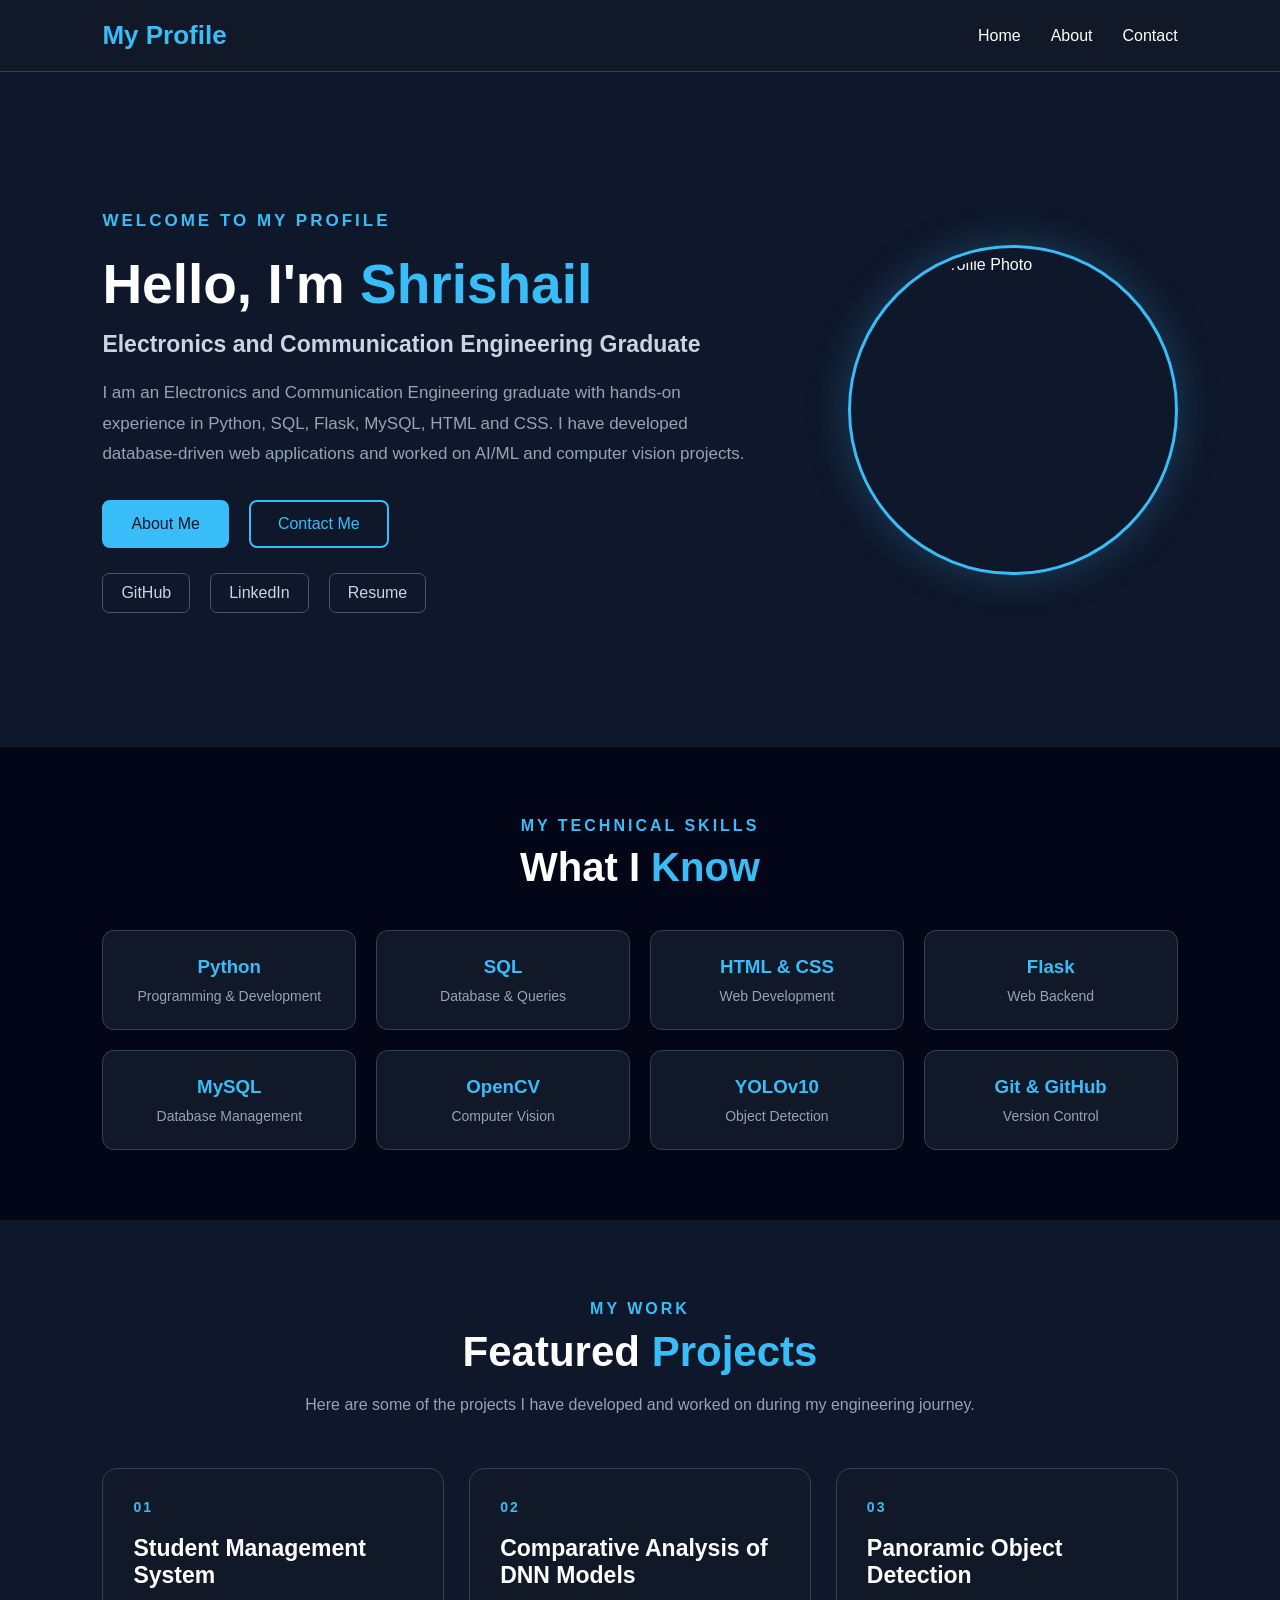
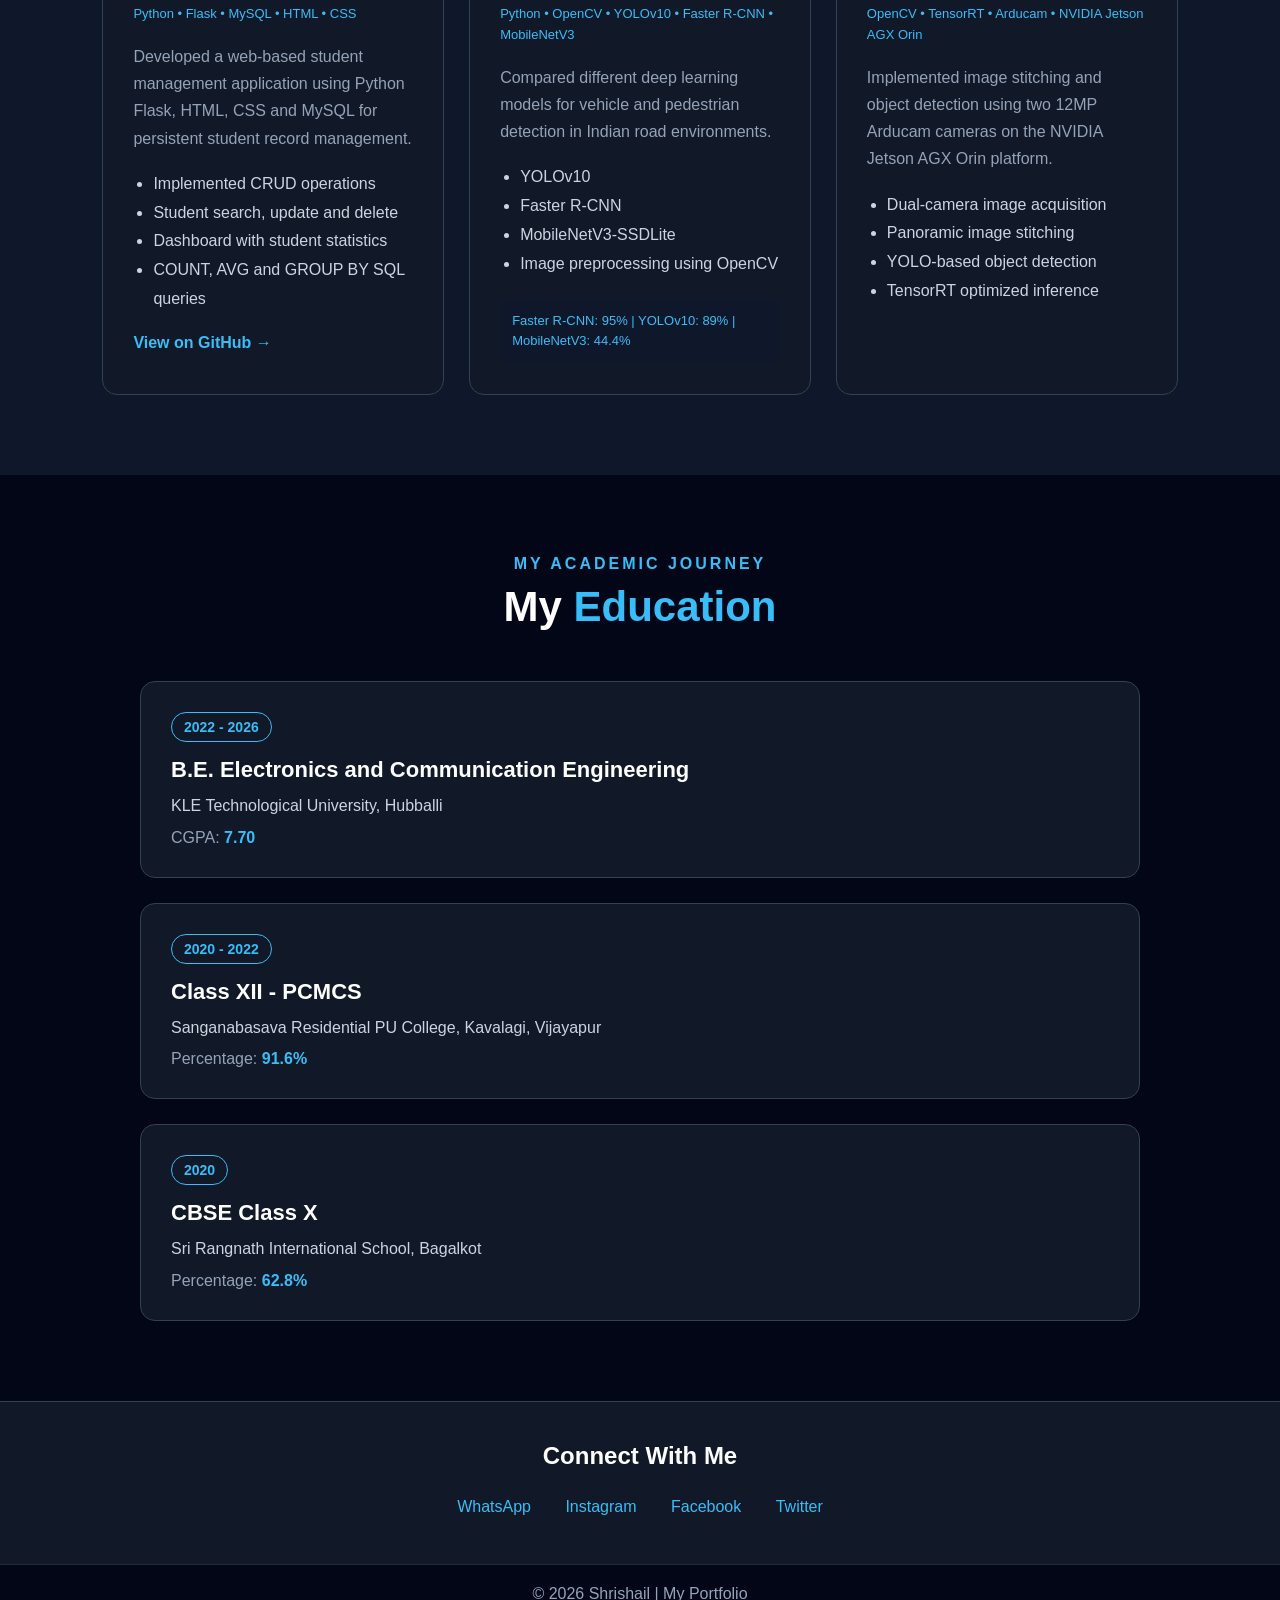
==== index.html @ 0ac0b823 "Add files via upload" ====
<!DOCTYPE html>
<html lang="en">

<head>

    <meta charset="UTF-8">

    <meta name="viewport"
          content="width=device-width, initial-scale=1.0">

    <title>Shrishail | Portfolio</title>

    <!-- CSS -->
    <link rel="stylesheet" href="style.css">

</head>


<body>


    <!-- ==============================
         NAVIGATION BAR
    =============================== -->

    <header>

        <nav>

            <h2>My Profile</h2>

            <div>

                <a href="index.html">Home</a>

                <a href="about.html">About</a>

                <a href="contact.html">Contact</a>

            </div>

        </nav>

    </header>



    <!-- ==============================
         HOME / HERO SECTION
    =============================== -->

    <main>

        <section class="home">


            <!-- Profile Information -->

            <div class="profile-info">

                <p>WELCOME TO MY PROFILE</p>

                <h1>
                    Hello, I'm <span>Shrishail</span>
                </h1>

                <h2>
                    Electronics and Communication Engineering Graduate
                </h2>

                <p>
                    I am an Electronics and Communication Engineering
                    graduate with hands-on experience in Python, SQL,
                    Flask, MySQL, HTML and CSS. I have developed
                    database-driven web applications and worked on
                    AI/ML and computer vision projects.
                </p>


                <!-- Main Buttons -->

                <div class="buttons">

                    <a href="about.html">
                        <button type="button">
                            About Me
                        </button>
                    </a>

                    <a href="contact.html">
                        <button type="button">
                            Contact Me
                        </button>
                    </a>

                </div>


                <!-- GitHub & LinkedIn -->

                <div class="professional-links">

                    <a href="https://github.com/shrishail-gits"
                       target="_blank">
                        GitHub
                    </a>

                    <a href="https://www.linkedin.com/in/shrishail-anagawadi-49ba0626a/"
                       target="_blank">
                        LinkedIn
                    </a>
                    <a href="https://shrishail-gits.github.io/resume/"
                       target="_blank">
                        Resume
                    </a>

                </div>

            </div>



            <!-- Profile Photo -->

            <div class="profile-photo">

                <img src="C:\Users\Shrishail\Downloads\profile.jpg"
                     alt="Shrishail Profile Photo">

            </div>


        </section>



        <!-- ==============================
             SKILLS SECTION
        =============================== -->

        <section class="skills">


            <div class="skills-heading">

                <p>MY TECHNICAL SKILLS</p>

                <h2>
                    What I <span>Know</span>
                </h2>

            </div>


            <div class="skills-container">


                <div class="skill-card">

                    <h3>Python</h3>

                    <p>
                        Programming & Development
                    </p>

                </div>


                <div class="skill-card">

                    <h3>SQL</h3>

                    <p>
                        Database & Queries
                    </p>

                </div>


                <div class="skill-card">

                    <h3>HTML & CSS</h3>

                    <p>
                        Web Development
                    </p>

                </div>


                <div class="skill-card">

                    <h3>Flask</h3>

                    <p>
                        Web Backend
                    </p>

                </div>


                <div class="skill-card">

                    <h3>MySQL</h3>

                    <p>
                        Database Management
                    </p>

                </div>


                <div class="skill-card">

                    <h3>OpenCV</h3>

                    <p>
                        Computer Vision
                    </p>

                </div>


                <div class="skill-card">

                    <h3>YOLOv10</h3>

                    <p>
                        Object Detection
                    </p>

                </div>


                <div class="skill-card">

                    <h3>Git & GitHub</h3>

                    <p>
                        Version Control
                    </p>

                </div>


            </div>

        </section>



        <!-- ==============================
             PROJECTS SECTION
        =============================== -->

        <section class="projects">


            <div class="projects-heading">

                <p>MY WORK</p>

                <h2>
                    Featured <span>Projects</span>
                </h2>

                <p>
                    Here are some of the projects I have developed
                    and worked on during my engineering journey.
                </p>

            </div>


            <div class="projects-container">


                <!-- PROJECT 1 -->

                <div class="project-card">

                    <div class="project-number">
                        01
                    </div>

                    <h3>
                        Student Management System
                    </h3>

                    <p class="project-tech">
                        Python • Flask • MySQL • HTML • CSS
                    </p>

                    <p>
                        Developed a web-based student management
                        application using Python Flask, HTML, CSS
                        and MySQL for persistent student record
                        management.
                    </p>

                    <ul>

                        <li>
                            Implemented CRUD operations
                        </li>

                        <li>
                            Student search, update and delete
                        </li>

                        <li>
                            Dashboard with student statistics
                        </li>

                        <li>
                            COUNT, AVG and GROUP BY SQL queries
                        </li>

                    </ul>

                    <a href="https://github.com/shrishail-gits/student-management-system"
                       target="_blank"
                       class="project-link">

                        View on GitHub →

                    </a>

                </div>



                <!-- PROJECT 2 -->

                <div class="project-card">

                    <div class="project-number">
                        02
                    </div>

                    <h3>
                        Comparative Analysis of
                        DNN Models
                    </h3>

                    <p class="project-tech">
                        Python • OpenCV • YOLOv10 •
                        Faster R-CNN • MobileNetV3
                    </p>

                    <p>
                        Compared different deep learning models
                        for vehicle and pedestrian detection in
                        Indian road environments.
                    </p>

                    <ul>

                        <li>
                            YOLOv10
                        </li>

                        <li>
                            Faster R-CNN
                        </li>

                        <li>
                            MobileNetV3-SSDLite
                        </li>

                        <li>
                            Image preprocessing using OpenCV
                        </li>

                    </ul>

                    <div class="accuracy">

                        Faster R-CNN: 95% |
                        YOLOv10: 89% |
                        MobileNetV3: 44.4%

                    </div>

                </div>



                <!-- PROJECT 3 -->

                <div class="project-card">

                    <div class="project-number">
                        03
                    </div>

                    <h3>
                        Panoramic Object Detection
                    </h3>

                    <p class="project-tech">
                        OpenCV • TensorRT • Arducam •
                        NVIDIA Jetson AGX Orin
                    </p>

                    <p>
                        Implemented image stitching and object
                        detection using two 12MP Arducam cameras
                        on the NVIDIA Jetson AGX Orin platform.
                    </p>

                    <ul>

                        <li>
                            Dual-camera image acquisition
                        </li>

                        <li>
                            Panoramic image stitching
                        </li>

                        <li>
                            YOLO-based object detection
                        </li>

                        <li>
                            TensorRT optimized inference
                        </li>

                    </ul>

                </div>


            </div>

        </section>



        <!-- ==============================
             EDUCATION SECTION
        =============================== -->

        <section class="education">


            <div class="education-heading">

                <p>MY ACADEMIC JOURNEY</p>

                <h2>
                    My <span>Education</span>
                </h2>

            </div>


            <div class="education-container">


                <!-- BE -->

                <div class="education-card">

                    <div class="education-year">
                        2022 - 2026
                    </div>

                    <h3>
                        B.E. Electronics and
                        Communication Engineering
                    </h3>

                    <h4>
                        KLE Technological University,
                        Hubballi
                    </h4>

                    <p>
                        CGPA:
                        <strong>7.70</strong>
                    </p>

                </div>



                <!-- PUC -->

                <div class="education-card">

                    <div class="education-year">
                        2020 - 2022
                    </div>

                    <h3>
                        Class XII - PCMCS
                    </h3>

                    <h4>
                        Sanganabasava Residential
                        PU College, Kavalagi,
                        Vijayapur
                    </h4>

                    <p>
                        Percentage:
                        <strong>91.6%</strong>
                    </p>

                </div>



                <!-- SSLC -->

                <div class="education-card">

                    <div class="education-year">
                        2020
                    </div>

                    <h3>
                        CBSE Class X
                    </h3>

                    <h4>
                        Sri Rangnath International
                        School, Bagalkot
                    </h4>

                    <p>
                        Percentage:
                        <strong>62.8%</strong>
                    </p>

                </div>


            </div>

        </section>



        <!-- ==============================
             SOCIAL MEDIA
        =============================== -->

        <section class="social">

            <h2>
                Connect With Me
            </h2>


            <a href="https://www.whatsapp.com/"
               target="_blank">
                WhatsApp
            </a>


            <a href="https://www.instagram.com/"
               target="_blank">
                Instagram
            </a>


            <a href="https://www.facebook.com/"
               target="_blank">
                Facebook
            </a>


            <a href="https://twitter.com/"
               target="_blank">
                Twitter
            </a>

        </section>


    </main>



    <!-- ==============================
         FOOTER
    =============================== -->

    <footer>

        <p>
            © 2026 Shrishail | My Portfolio
        </p>

    </footer>


</body>

</html>
---- style.css ----
/* ==============================
   RESET
============================== */

* {
    margin: 0;
    padding: 0;
    box-sizing: border-box;
}

html {
    scroll-behavior: smooth;
}

body {
    font-family: Arial, Helvetica, sans-serif;
    background: #0f172a;
    color: white;
    min-height: 100vh;
}


/* ==============================
   NAVIGATION
============================== */

header {
    background: #111827;
    padding: 20px 8%;
    border-bottom: 1px solid #334155;
}

nav {
    display: flex;
    justify-content: space-between;
    align-items: center;
}

nav h2 {
    font-size: 26px;
    color: #38bdf8;
}

nav div {
    display: flex;
    gap: 30px;
}

nav a {
    color: white;
    text-decoration: none;
    font-size: 16px;
    transition: 0.3s;
}

nav a:hover {
    color: #38bdf8;
}


/* ==============================
   HOME PAGE
============================== */

.home {
    min-height: 75vh;
    padding: 70px 8%;

    display: flex;
    justify-content: space-between;
    align-items: center;

    gap: 60px;
}

.profile-info {
    max-width: 650px;
}

.profile-info > p:first-child {
    color: #38bdf8;
    font-weight: bold;
    letter-spacing: 3px;
    margin-bottom: 15px;
}

.profile-info h1 {
    font-size: 55px;
    margin-bottom: 15px;
}

.profile-info h1 span {
    color: #38bdf8;
}

.profile-info h2 {
    color: #cbd5e1;
    font-size: 23px;
    margin-bottom: 20px;
}

.profile-info > p {
    color: #94a3b8;
    line-height: 1.8;
    font-size: 17px;
}


/* ==============================
   PROFILE PHOTO
============================== */

.profile-photo {
    width: 330px;
    height: 330px;

    padding: 8px;

    border: 3px solid #38bdf8;
    border-radius: 50%;

    display: flex;
    justify-content: center;
    align-items: center;

    box-shadow: 0 0 40px rgba(56, 189, 248, 0.25);
}

.profile-photo img {
    width: 100%;
    height: 100%;

    object-fit: cover;

    border-radius: 50%;
}


/* ==============================
   BUTTONS
============================== */

.buttons {
    margin-top: 30px;

    display: flex;
    gap: 20px;
}

.buttons a,
.about-buttons a,
.contact-buttons a {
    text-decoration: none;
}

.buttons button,
.about-buttons button,
.contact-buttons button {
    padding: 13px 27px;

    border-radius: 8px;
    border: 2px solid #38bdf8;

    cursor: pointer;

    font-size: 16px;

    transition: 0.3s;
}

.buttons a:first-child button,
.about-buttons a:first-child button {
    background: #38bdf8;
    color: #0f172a;
}

.buttons a:last-child button,
.about-buttons a:last-child button {
    background: transparent;
    color: #38bdf8;
}

.buttons button:hover,
.about-buttons button:hover,
.contact-buttons button:hover {
    transform: translateY(-3px);
    box-shadow: 0 8px 25px rgba(56, 189, 248, 0.25);
}


/* ==============================
   SOCIAL MEDIA
============================== */

.social {
    text-align: center;

    padding: 40px 20px;

    background: #111827;

    border-top: 1px solid #334155;
}

.social h2 {
    margin-bottom: 20px;
}

.social a {
    display: inline-block;

    margin: 8px 15px;

    color: #38bdf8;

    text-decoration: none;

    transition: 0.3s;
}

.social a:hover {
    color: white;
    transform: translateY(-3px);
}


/* ==============================
   ABOUT PAGE
============================== */

.about {
    max-width: 1100px;

    margin: auto;

    padding: 70px 30px;
}

.about-heading {
    text-align: center;

    margin-bottom: 45px;
}

.about-heading p:first-child,
.contact-heading p:first-child {
    color: #38bdf8;

    font-weight: bold;

    letter-spacing: 3px;

    margin-bottom: 10px;
}

.about-heading h1,
.contact-heading h1 {
    font-size: 48px;

    margin-bottom: 15px;
}

.about-heading h1 span,
.contact-heading h1 span {
    color: #38bdf8;
}

.about-heading > p:last-child,
.contact-heading > p:last-child {
    color: #94a3b8;

    line-height: 1.7;
}


/* ABOUT CARDS */

.about-card {
    background: #111827;

    padding: 30px;

    margin-bottom: 25px;

    border-radius: 15px;

    border: 1px solid #334155;

    transition: 0.3s;
}

.about-card:hover {
    transform: translateY(-5px);

    border-color: #38bdf8;

    box-shadow: 0 10px 30px rgba(56, 189, 248, 0.12);
}

.about-card h2 {
    color: #38bdf8;

    margin-bottom: 20px;
}

.about-card ol,
.about-card ul {
    padding-left: 25px;

    color: #cbd5e1;

    line-height: 2;
}

.about-card li {
    margin-bottom: 5px;
}

.about-buttons {
    text-align: center;

    margin-top: 40px;

    display: flex;

    justify-content: center;

    gap: 20px;
}


/* ==============================
   CONTACT PAGE
============================== */

.contact {
    max-width: 750px;

    margin: auto;

    padding: 70px 30px;
}

.contact-heading {
    text-align: center;

    margin-bottom: 40px;
}

.contact-heading h1 {
    font-size: 48px;

    margin-bottom: 15px;
}


/* FORM */

form {
    background: #111827;

    padding: 35px;

    border-radius: 15px;

    border: 1px solid #334155;

    box-shadow: 0 10px 30px rgba(0, 0, 0, 0.2);
}

form > label {
    display: block;

    margin-bottom: 8px;

    color: #cbd5e1;

    font-weight: bold;
}

form input[type="text"],
form input[type="tel"],
form input[type="email"],
form input[type="number"],
form input[type="date"] {
    width: 100%;

    padding: 13px;

    margin-bottom: 20px;

    background: #0f172a;

    color: white;

    border: 1px solid #475569;

    border-radius: 7px;

    outline: none;

    font-size: 15px;
}

form input:focus {
    border-color: #38bdf8;

    box-shadow: 0 0 8px rgba(56, 189, 248, 0.2);
}


/* GENDER */

.gender {
    display: flex;

    gap: 25px;

    margin-bottom: 20px;
}

.gender label {
    color: #cbd5e1;

    font-weight: normal;
}

.gender input {
    margin-right: 6px;
}


/* SUBMIT */

form button {
    width: 100%;

    padding: 14px;

    margin-top: 10px;

    background: #38bdf8;

    color: #0f172a;

    border: none;

    border-radius: 8px;

    font-size: 17px;

    font-weight: bold;

    cursor: pointer;

    transition: 0.3s;
}

form button:hover {
    transform: translateY(-2px);

    box-shadow: 0 8px 20px rgba(56, 189, 248, 0.25);
}


/* CONTACT BUTTONS */

.contact-buttons {
    text-align: center;

    margin-top: 30px;

    display: flex;

    justify-content: center;

    gap: 20px;
}

.contact-buttons button {
    background: transparent;

    color: #38bdf8;
}


/* ==============================
   FOOTER
============================== */

footer {
    text-align: center;

    padding: 20px;

    color: #94a3b8;

    background: #020617;

    border-top: 1px solid #1e293b;
}


/* ==============================
   RESPONSIVE DESIGN
============================== */

@media (max-width: 768px) {

    nav {
        flex-direction: column;

        gap: 15px;
    }

    nav div {
        gap: 15px;
    }

    .home {
        flex-direction: column-reverse;

        text-align: center;

        padding: 50px 5%;
    }

    .profile-info h1 {
        font-size: 40px;
    }

    .profile-info h2 {
        font-size: 20px;
    }

    .buttons {
        justify-content: center;
    }

    .profile-photo {
        width: 250px;
        height: 250px;
    }

    .about-heading h1,
    .contact-heading h1 {
        font-size: 38px;
    }

    .gender {
        flex-direction: column;

        gap: 10px;
    }

}
/* ==============================
   SKILLS SECTION
============================== */

.skills {
    padding: 70px 8%;
    background: #020617;
}

.skills-heading {
    text-align: center;
    margin-bottom: 40px;
}

.skills-heading p {
    color: #38bdf8;
    font-weight: bold;
    letter-spacing: 3px;
    margin-bottom: 10px;
}

.skills-heading h2 {
    font-size: 40px;
}

.skills-heading h2 span {
    color: #38bdf8;
}

.skills-container {
    max-width: 1100px;
    margin: auto;

    display: grid;
    grid-template-columns: repeat(4, 1fr);
    gap: 20px;
}

.skill-card {
    background: #111827;
    border: 1px solid #334155;
    border-radius: 12px;
    padding: 25px;
    text-align: center;

    transition: 0.3s;
}

.skill-card:hover {
    transform: translateY(-7px);
    border-color: #38bdf8;
    box-shadow: 0 10px 25px rgba(56, 189, 248, 0.15);
}

.skill-card h3 {
    color: #38bdf8;
    margin-bottom: 10px;
}

.skill-card p {
    color: #94a3b8;
    font-size: 14px;
}


/* Skills - Mobile */

@media (max-width: 900px) {

    .skills-container {
        grid-template-columns: repeat(2, 1fr);
    }

}

@media (max-width: 500px) {

    .skills-container {
        grid-template-columns: 1fr;
    }

}
/* ==============================
   PROJECTS SECTION
============================== */

.projects {
    padding: 80px 8%;
    background: #0f172a;
}

.projects-heading {
    text-align: center;
    max-width: 700px;
    margin: 0 auto 50px;
}

.projects-heading p:first-child {
    color: #38bdf8;
    font-weight: bold;
    letter-spacing: 3px;
    margin-bottom: 10px;
}

.projects-heading h2 {
    font-size: 42px;
    margin-bottom: 15px;
}

.projects-heading h2 span {
    color: #38bdf8;
}

.projects-heading p:last-child {
    color: #94a3b8;
    line-height: 1.7;
}


/* Project Cards */

.projects-container {
    max-width: 1150px;
    margin: auto;

    display: grid;
    grid-template-columns: repeat(3, 1fr);

    gap: 25px;
}

.project-card {
    background: #111827;

    border: 1px solid #334155;

    border-radius: 15px;

    padding: 30px;

    transition: 0.3s;

    position: relative;

    overflow: hidden;
}

.project-card:hover {
    transform: translateY(-8px);

    border-color: #38bdf8;

    box-shadow: 0 15px 35px rgba(56, 189, 248, 0.15);
}


/* Project Number */

.project-number {
    color: #38bdf8;

    font-size: 14px;

    font-weight: bold;

    letter-spacing: 2px;

    margin-bottom: 20px;
}


/* Project Title */

.project-card h3 {
    font-size: 23px;

    margin-bottom: 15px;
}


/* Technologies */

.project-tech {
    color: #38bdf8;

    font-size: 13px;

    line-height: 1.6;

    margin-bottom: 18px;
}


/* Description */

.project-card > p:not(.project-tech) {
    color: #94a3b8;

    line-height: 1.7;

    margin-bottom: 18px;
}


/* Project List */

.project-card ul {
    padding-left: 20px;

    color: #cbd5e1;

    line-height: 1.8;

    margin-bottom: 20px;
}


/* GitHub Link */

.project-link {
    color: #38bdf8;

    text-decoration: none;

    font-weight: bold;

    transition: 0.3s;
}

.project-link:hover {
    color: white;
}


/* Accuracy */

.accuracy {
    margin-top: 20px;

    padding: 12px;

    background: #0f172a;

    border-radius: 8px;

    color: #38bdf8;

    font-size: 13px;

    line-height: 1.6;
}


/* ==============================
   PROJECT RESPONSIVE DESIGN
============================== */

@media (max-width: 1000px) {

    .projects-container {
        grid-template-columns: 1fr 1fr;
    }

}

@media (max-width: 650px) {

    .projects-container {
        grid-template-columns: 1fr;
    }

    .projects-heading h2 {
        font-size: 34px;
    }

}
/* ==============================
   EDUCATION SECTION
============================== */

.education {
    padding: 80px 8%;
    background: #020617;
}

.education-heading {
    text-align: center;
    margin-bottom: 50px;
}

.education-heading p {
    color: #38bdf8;
    font-weight: bold;
    letter-spacing: 3px;
    margin-bottom: 10px;
}

.education-heading h2 {
    font-size: 42px;
}

.education-heading h2 span {
    color: #38bdf8;
}


/* Education Cards */

.education-container {
    max-width: 1000px;
    margin: auto;

    display: grid;
    gap: 25px;
}

.education-card {
    background: #111827;

    padding: 30px;

    border-radius: 15px;

    border: 1px solid #334155;

    transition: 0.3s;
}

.education-card:hover {
    transform: translateX(8px);

    border-color: #38bdf8;

    box-shadow: 0 10px 30px rgba(56, 189, 248, 0.12);
}

.education-year {
    display: inline-block;

    color: #38bdf8;

    font-weight: bold;

    font-size: 14px;

    margin-bottom: 15px;

    padding: 6px 12px;

    border: 1px solid #38bdf8;

    border-radius: 20px;
}

.education-card h3 {
    font-size: 22px;

    margin-bottom: 10px;
}

.education-card h4 {
    color: #cbd5e1;

    font-size: 16px;

    font-weight: normal;

    line-height: 1.6;

    margin-bottom: 10px;
}

.education-card p {
    color: #94a3b8;
}

.education-card strong {
    color: #38bdf8;
}


/* Mobile */

@media (max-width: 650px) {

    .education-heading h2 {
        font-size: 34px;
    }

    .education-card h3 {
        font-size: 19px;
    }

}
/* ==============================
   PROFESSIONAL LINKS
============================== */

.professional-links {
    margin-top: 25px;

    display: flex;

    gap: 20px;
}

.professional-links a {
    color: #cbd5e1;

    text-decoration: none;

    padding: 10px 18px;

    border: 1px solid #475569;

    border-radius: 7px;

    transition: 0.3s;
}

.professional-links a:hover {
    color: #38bdf8;

    border-color: #38bdf8;

    transform: translateY(-3px);
}
/* About Card Paragraphs */

.about-card > p {
    color: #94a3b8;
    line-height: 1.8;
    font-size: 16px;
}

.about-card ol li,
.about-card ul li {
    margin-bottom: 10px;
}

.about-card strong {
    color: #cbd5e1;
}
/* ==============================
   CONTACT INFORMATION
============================== */

.contact-info {
    display: grid;

    grid-template-columns: repeat(3, 1fr);

    gap: 15px;

    margin-bottom: 30px;
}

.contact-info-card {
    background: #111827;

    border: 1px solid #334155;

    border-radius: 10px;

    padding: 20px;

    text-align: center;

    transition: 0.3s;
}

.contact-info-card:hover {
    border-color: #38bdf8;

    transform: translateY(-4px);
}

.contact-info-card h3 {
    color: #38bdf8;

    margin-bottom: 10px;
}

.contact-info-card p {
    color: #94a3b8;

    font-size: 14px;

    word-break: break-word;
}


/* Contact Form Improvements */

form {
    max-width: 700px;

    margin: auto;
}

form input::placeholder {
    color: #64748b;
}


/* Contact Button */

.contact-buttons button {
    background: transparent;

    color: #38bdf8;
}


/* Mobile Contact */

@media (max-width: 700px) {

    .contact-info {
        grid-template-columns: 1fr;
    }

}
/* =================================
   FINAL PORTFOLIO POLISH
================================= */

/* Smooth page appearance */

body {
    animation: pageLoad 0.8s ease-in-out;
}

@keyframes pageLoad {

    from {
        opacity: 0;
        transform: translateY(10px);
    }

    to {
        opacity: 1;
        transform: translateY(0);
    }

}


/* Navigation animation */

nav h2 {
    transition: 0.3s;
}

nav h2:hover {
    transform: scale(1.05);
}


/* Navigation links */

nav a {
    position: relative;
}

nav a::after {
    content: "";

    position: absolute;

    width: 0;

    height: 2px;

    left: 0;

    bottom: -6px;

    background: #38bdf8;

    transition: 0.3s;
}

nav a:hover::after {
    width: 100%;
}


/* Profile image animation */

.profile-photo {
    transition: 0.4s;
}

.profile-photo:hover {
    transform: scale(1.04);

    box-shadow:
        0 0 30px rgba(56, 189, 248, 0.25),
        0 0 70px rgba(56, 189, 248, 0.12);
}


/* Skill cards */

.skill-card {
    cursor: default;
}

.skill-card h3 {
    transition: 0.3s;
}

.skill-card:hover h3 {
    transform: scale(1.05);
}


/* Project cards */

.project-card {
    cursor: default;
}

.project-card h3 {
    transition: 0.3s;
}

.project-card:hover h3 {
    color: #38bdf8;
}


/* Education cards */

.education-card {
    position: relative;
    overflow: hidden;
}

.education-card::before {
    content: "";

    position: absolute;

    width: 4px;

    height: 0;

    left: 0;

    top: 0;

    background: #38bdf8;

    transition: 0.3s;
}

.education-card:hover::before {
    height: 100%;
}


/* Social links */

.social a {
    transition: all 0.3s ease;
}

.social a:hover {
    transform: translateY(-4px) scale(1.05);
}


/* Form */

form {
    transition: 0.3s;
}

form:hover {
    border-color: #475569;
}


/* Input focus */

form input:focus {
    transform: translateY(-1px);
}


/* Buttons */

button {
    font-family: inherit;
}

button:active {
    transform: scale(0.97);
}


/* =================================
   BETTER MOBILE VIEW
================================= */

@media (max-width: 768px) {

    header {
        padding: 18px 5%;
    }

    nav h2 {
        font-size: 23px;
    }

    nav div {
        flex-wrap: wrap;
        justify-content: center;
    }

    .home {
        padding-top: 45px;
    }

    .profile-info h1 {
        line-height: 1.2;
    }

    .professional-links {
        justify-content: center;
        flex-wrap: wrap;
    }

    .projects {
        padding: 60px 5%;
    }

    .skills {
        padding: 60px 5%;
    }

    .education {
        padding: 60px 5%;
    }

    .social {
        padding: 35px 10px;
    }

}
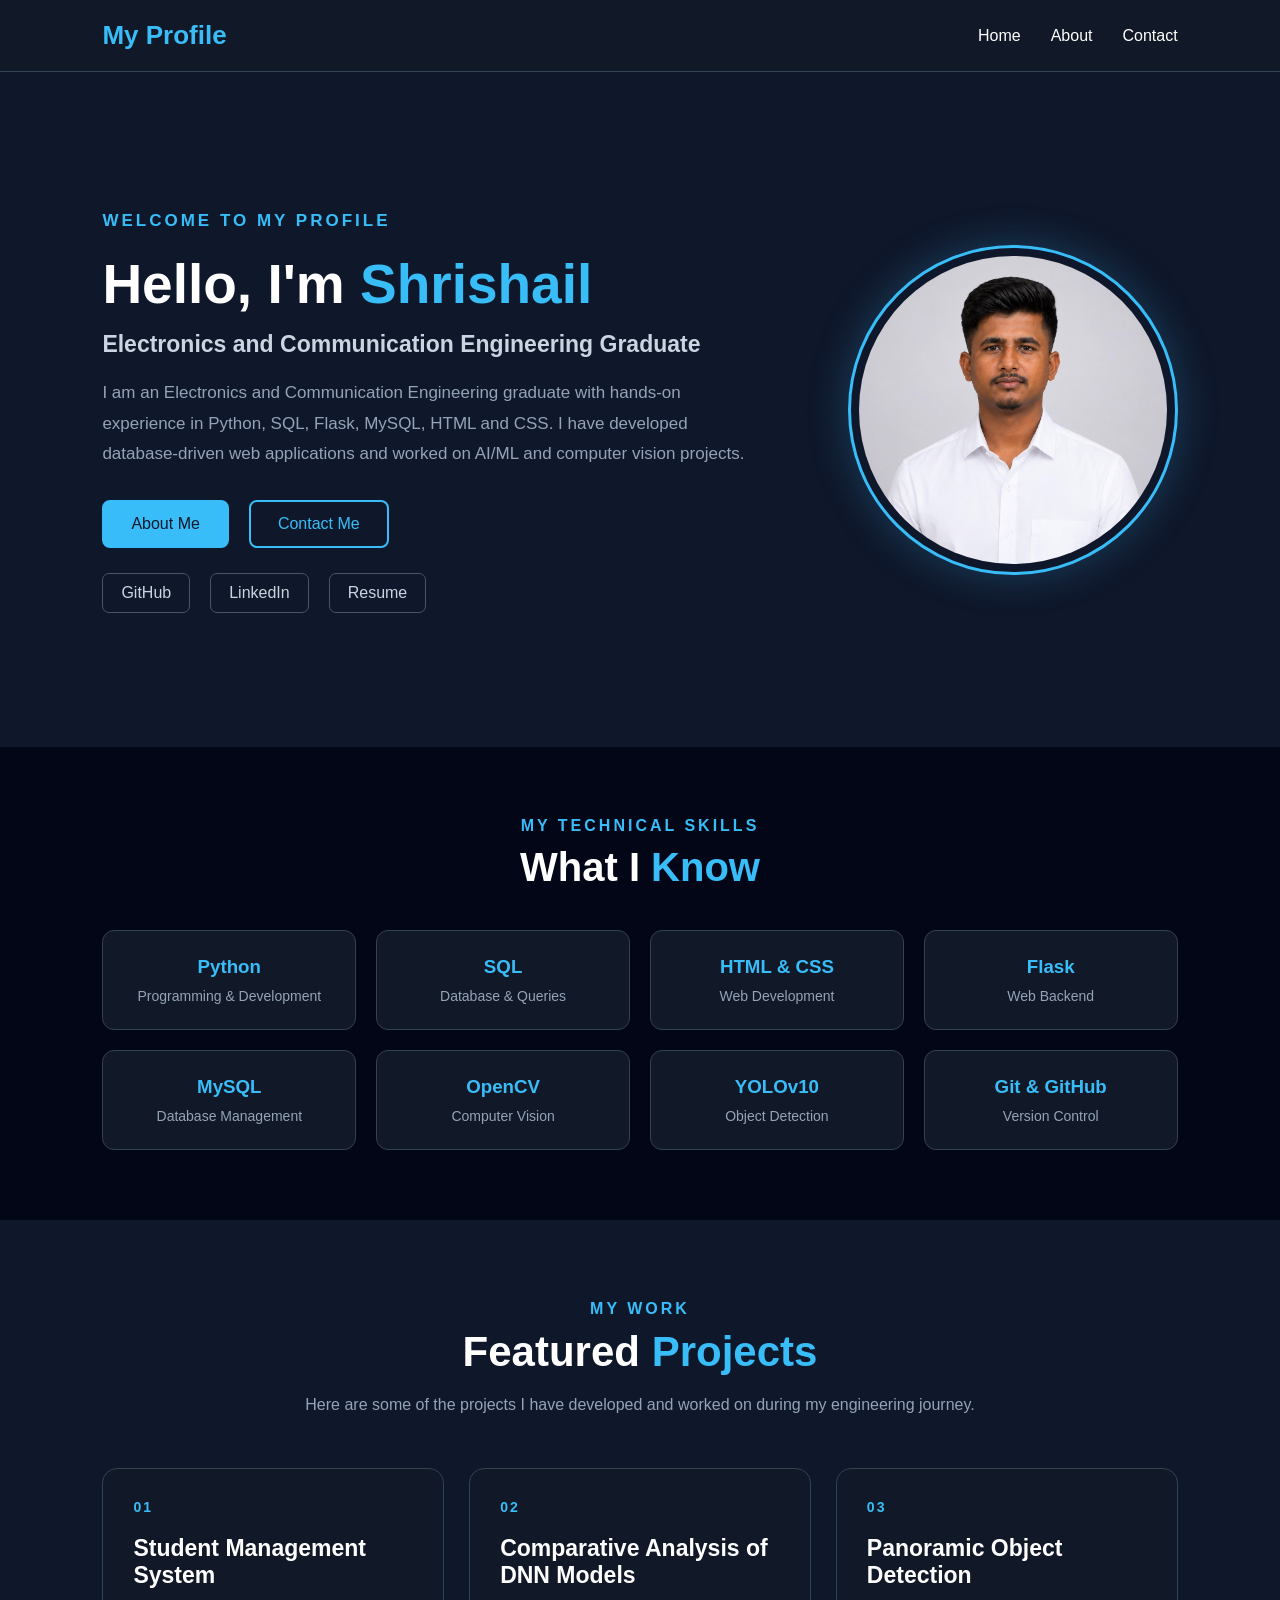
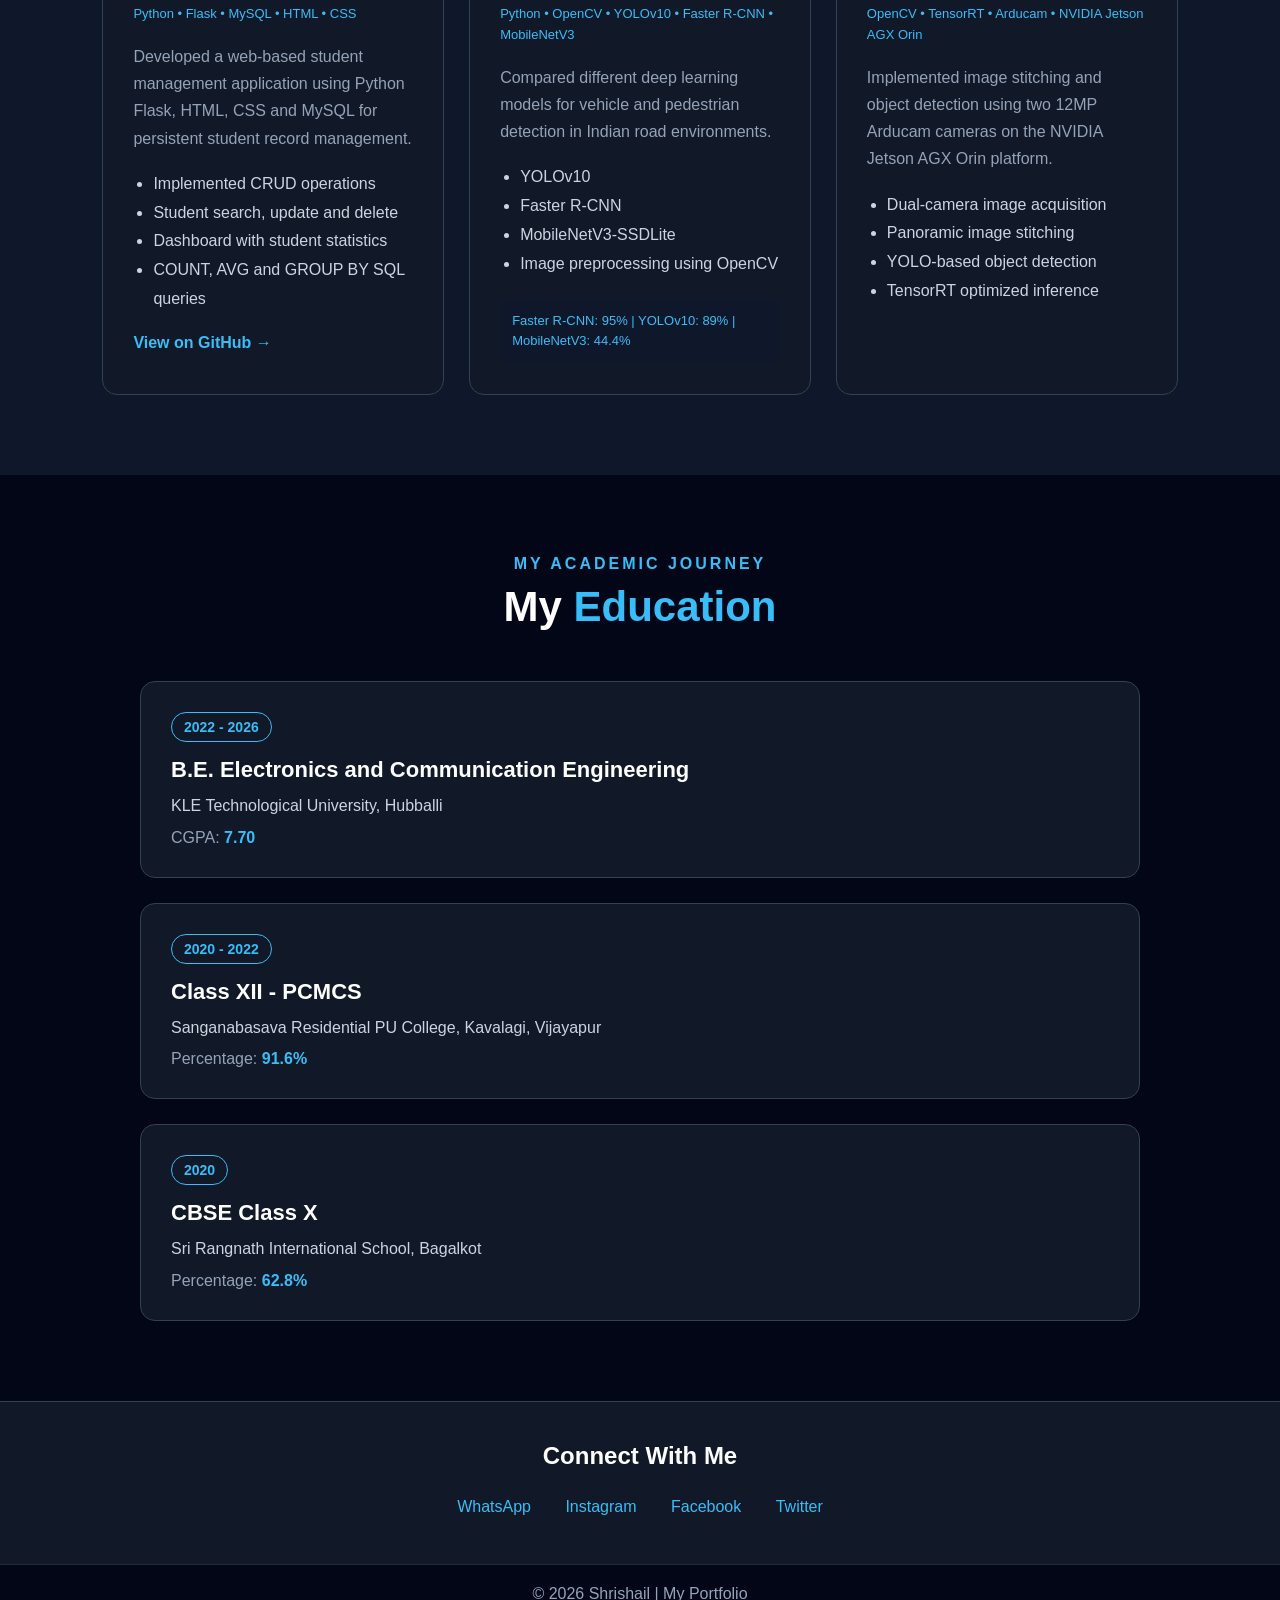
==== commit ae1432b9: "Update index.html" ====
--- a/index.html
+++ b/index.html
@@ -124,8 +124,7 @@
 
             <div class="profile-photo">
 
-                <img src="C:\Users\Shrishail\Downloads\profile.jpg"
-                     alt="Shrishail Profile Photo">
+                <img src="profile.jpg" alt="Shrishail Profile Photo">
 
             </div>
 
@@ -600,4 +599,4 @@
 
 </body>
 
-</html>+</html>
